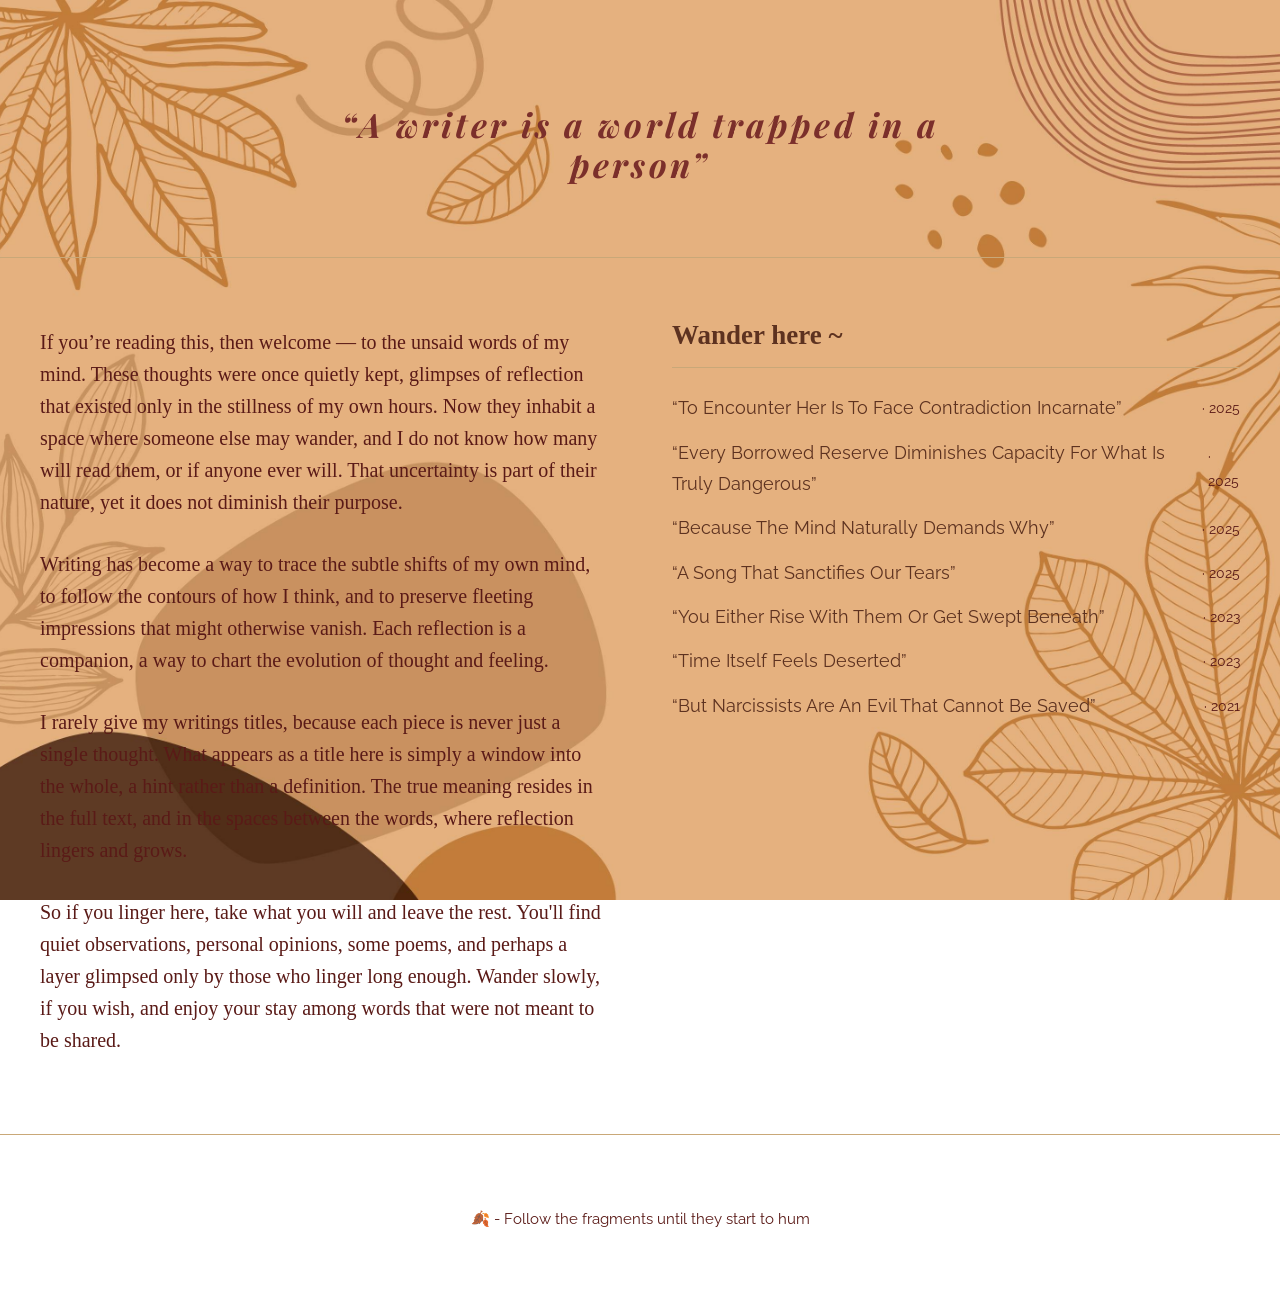
==== index.html @ ec12e350 "initial commit" ====
<!DOCTYPE html>
<html lang="en">
<head>
  <meta charset="UTF-8">
  <meta name="viewport" content="width=device-width, initial-scale=1.0">
  <title>Writings</title>
  <link href="https://fonts.googleapis.com/css2?family=Cormorant+Garamond:wght@400;500;600&family=Raleway:wght@300;400&display=swap" rel="stylesheet">
  <link rel="stylesheet" href="css/reset.css">
  <link rel="stylesheet" href="style.css">
  <link rel="icon" href="assets/icons/candle.ico" type="image/x-icon">
<link href="https://fonts.googleapis.com/css2?family=Playfair+Display:ital,wght@0,400;0,700;1,400;1,700&display=swap" rel="stylesheet">
<body>
  <div class="page-content">
  <!--<div class="parallax-bg"></div>-->
  <header class="site-header">
    <div class="container">
      <h1>“A writer is a world trapped in a person”</h1>
    </div>
    
  </header>

  <main>
  <div class="content-row">
    <section id="intro" class="intro-section">
      <p>If you’re reading this, then welcome — to the unsaid words of my mind. These thoughts were once quietly kept, glimpses of reflection that existed only in the stillness of my own hours. Now they inhabit a space where someone else may wander, and I do not know how many will read them, or if anyone ever will. That uncertainty is part of their nature, yet it does not diminish their purpose.</p>

      <p>Writing has become a way to trace the subtle shifts of my own mind, to follow the contours of how I think, and to preserve fleeting impressions that might otherwise vanish. Each reflection is a companion, a way to chart the evolution of thought and feeling.</p>

      <p>I rarely give my writings titles, because each piece is never just a single thought. What appears as a title here is simply a window into the whole, a hint rather than a definition. The true meaning resides in the full text, and in the spaces between the words, where reflection lingers and grows.</p>   

      <p>So if you linger here, take what you will and leave the rest. You'll find quiet observations, personal opinions, some poems, and perhaps a layer glimpsed only by those who linger long enough. Wander slowly, if you wish, and enjoy your stay among words that were not meant to be shared.</p>
    </section>

    <section id="essays" class="essays-section">
      <h2>Wander here ~</h2>
      <ul class="essay-list"></ul>
    </section>
  </div>
</main>



  <footer class="site-footer">
    <div class="container">
      <p> 🍂 - Follow the fragments until they start to hum</p>
    </div>
  </footer>
  </div>
  <script src="script.js"></script>
</body>
</html>
---- style.css ----
/* ===============================
   Root Variables
=============================== */
:root {
  /* Background & Text */
  --bg-color: #BFA370;     
  --text-color: #5d3220;    

  /* Accents & Highlights */
  --accent-light: #7B2F2B;
  --accent-color: #5A1A17;
  --hover-color: #7B2F2B;   
  --border-color: #C9A878;  

  /* Fonts */
  --font-serif: 'Merriweather', serif;
  --font-sans: 'Raleway', sans-serif;

  /* Layout */
  --max-width: 750px;
}


/* ===============================
   OK IDK
===============================*/
.decor-line {
  width: 60px;
  height: 2px;
  background-color: var(--accent-color);
  margin: 1.5rem auto;
  border-radius: 2px;
}

body {
  font-family: var(--font-serif);
  line-height: 1.75;
  margin: 0;
  padding: 0;
  color: var(--text-color);
  font-size: 18px;

  /* Background locked down */
  background-image: url('assests/images/5690635.jpg');
  background-position: center center;
  background-repeat: no-repeat;
  background-size: cover;
  background-attachment: fixed; /* keeps it steady even when scrolling */
  
  /*animation: fadeIn 0.8s ease-in;*/
  position: relative;
}

/* Soft overlay for readability */
body::before {
  content: "";
  position: fixed;
  top: 0;
  left: 0;
  width: 100%;
  height: 100%;
  /*background: rgba(244, 238, 197, 0.2); /* subtle tint */
  z-index: -1;
}


/*@keyframes fadeIn {
  from { opacity: 0; transform: translateY(10px); }
  to { opacity: 1; transform: translateY(0); }
}*/


.container {
  max-width: var(--max-width);
  margin: 0 auto;
  padding: 1.5rem;
}

/* ===============================
   Header
===============================*/
.site-header {
  text-align: center;
  padding: 3rem 0 1rem;
  border-bottom: 1px solid var(--border-color);
}

.site-header h1 {
  font-family: 'Playfair Display', serif;
  font-style: italic;       /* makes it italic */
  font-weight: 700;         /* bold but italic */
  font-size: 2.1rem;        /* adjust for your layout */
  line-height: 1.2;
  text-align: center;
  margin: 2rem 0;
  color: var(--accent-light);
  letter-spacing: 3.1px;
}


.tagline {
  font-family: var(--font-sans);
  font-size: 1rem;
  color: var(--accent-color);
  letter-spacing: 0.5px;
}

/* ===============================
   Intro Section
=============================== */
.intro-section {
  text-align: center;
  padding: 3rem 1rem;
  max-width: var(--max-width);
  margin: 0 auto;
}

.intro-section p {
  color: var(--accent-color); /* dark red */
  font-family: var(--font-serif);
  font-size: 1.25rem;
  line-height: 1.6;
  margin-bottom: 1.5em;
  text-align: left; /* more like a personal note, optional */
}


/* ===============================
   Essay List
=============================== */
.essays-section {
  padding: 2rem 1rem 4rem;
}

.essays-section h2 {
  border-bottom: 1px solid var(--border-color);
  padding-bottom: 0.5rem;
  margin-bottom: 1.5rem;
  font-weight: 600;
}

.essay-list {
  list-style: none;
  padding: 0;
  margin: 0;
}

.essay-list li {
  margin: 0.8rem 0;
  font-family: var(--font-sans);
  display: flex;
  justify-content: space-between;
  align-items: center;
}

.essay-list a {
  color: var(--text-color);
  text-decoration: none;
  transition: color 0.3s ease;
}

.essay-list a:hover {
  color: var(--hover-color);
}

.date {
  color: var(--accent-color);
  font-size: 0.9rem;
}

/* ===============================
   Footer
=============================== */
.site-footer {
  text-align: center;
  padding: 2rem 1rem;
  border-top: 1px solid var(--border-color);
  font-family: var(--font-sans);
  color: var(--accent-color);
  font-size: 0.95rem;
}

.site-footer a {
  color: var(--hover-color);
  text-decoration: none;
  margin-left: 0.5rem;
}

/* ===============================
   Essay Page Styling
=============================== */
.essay-page {
  max-width: var(--max-width);
  margin: 0 auto;
  padding: 2rem;
}

.essay-page header {
  text-align: center;
  margin-bottom: 2rem;
  border-bottom: 1px solid var(--border-color);
}

.essay-page h1 {
  font-size: 2rem;
  margin: 0;
}

.essay-page .date {
  color: var(--accent-color);
  font-family: var(--font-sans);
  font-size: 0.9rem;
  margin-top: 0.3rem;
}

/* Article & Paragraph styling */
.essay-page article {
  font-size: 1.1rem;
  line-height: 1.85;
  letter-spacing: 0.2px;
  color: var(--text-color);
}

.essay-page article p {
  margin-bottom: 1.2em;
  line-height: 1.8;
  text-align: justify;
  font-size: 1.25rem; /* slightly larger text */
}

.essay-page article p:first-letter {
  font-size: 1.4rem;
  color: var(--hover-color);
  font-weight: 500;
  margin-right: 3px;
}

.essay-page footer {
  text-align: center;
  margin-top: 2rem;
}

.essay-page footer a {
  text-decoration: none;
  color: var(--hover-color);
  font-family: var(--font-sans);
}

/* Flex container for intro + essays */
.content-row {
  display: flex;
  justify-content: space-between;
  gap: 2rem;
  padding: 0 1.5rem; /* keep same horizontal padding as container */
}

/* Each section takes half of the available width */
.intro-section,
.essays-section {
  flex: 1 1 50%;
  max-width: 50%;
  box-sizing: border-box; /* includes padding in width */
}

/* Keep intro text aligned nicely */
.intro-section {
  text-align: left;
}

/* Optional: essays section scrollable if long */
.essays-section {
  max-height: 80vh;
  overflow-y: auto;
}

/* Responsive: stack sections on small screens */
@media (max-width: 768px) {
  .content-row {
    flex-direction: column;
  }
  
  .intro-section,
  .essays-section {
    max-width: 100%;
  }
}

/* Page transition animations - fade only */
.page-enter {
  opacity: 0;
}

.page-enter-active {
  opacity: 1;
  transition: opacity 0.7s ease;
}

.page-exit {
  opacity: 1;
}

.page-exit-active {
  opacity: 0;
  transition: opacity 0.7s ease;
}

#particleCanvas {
  position: fixed;
  top: 0;
  left: 0;
  width: 100%;
  height: 100%;
  pointer-events: none; /* so clicks/keys go through */
  z-index: 0; /* behind content */
}
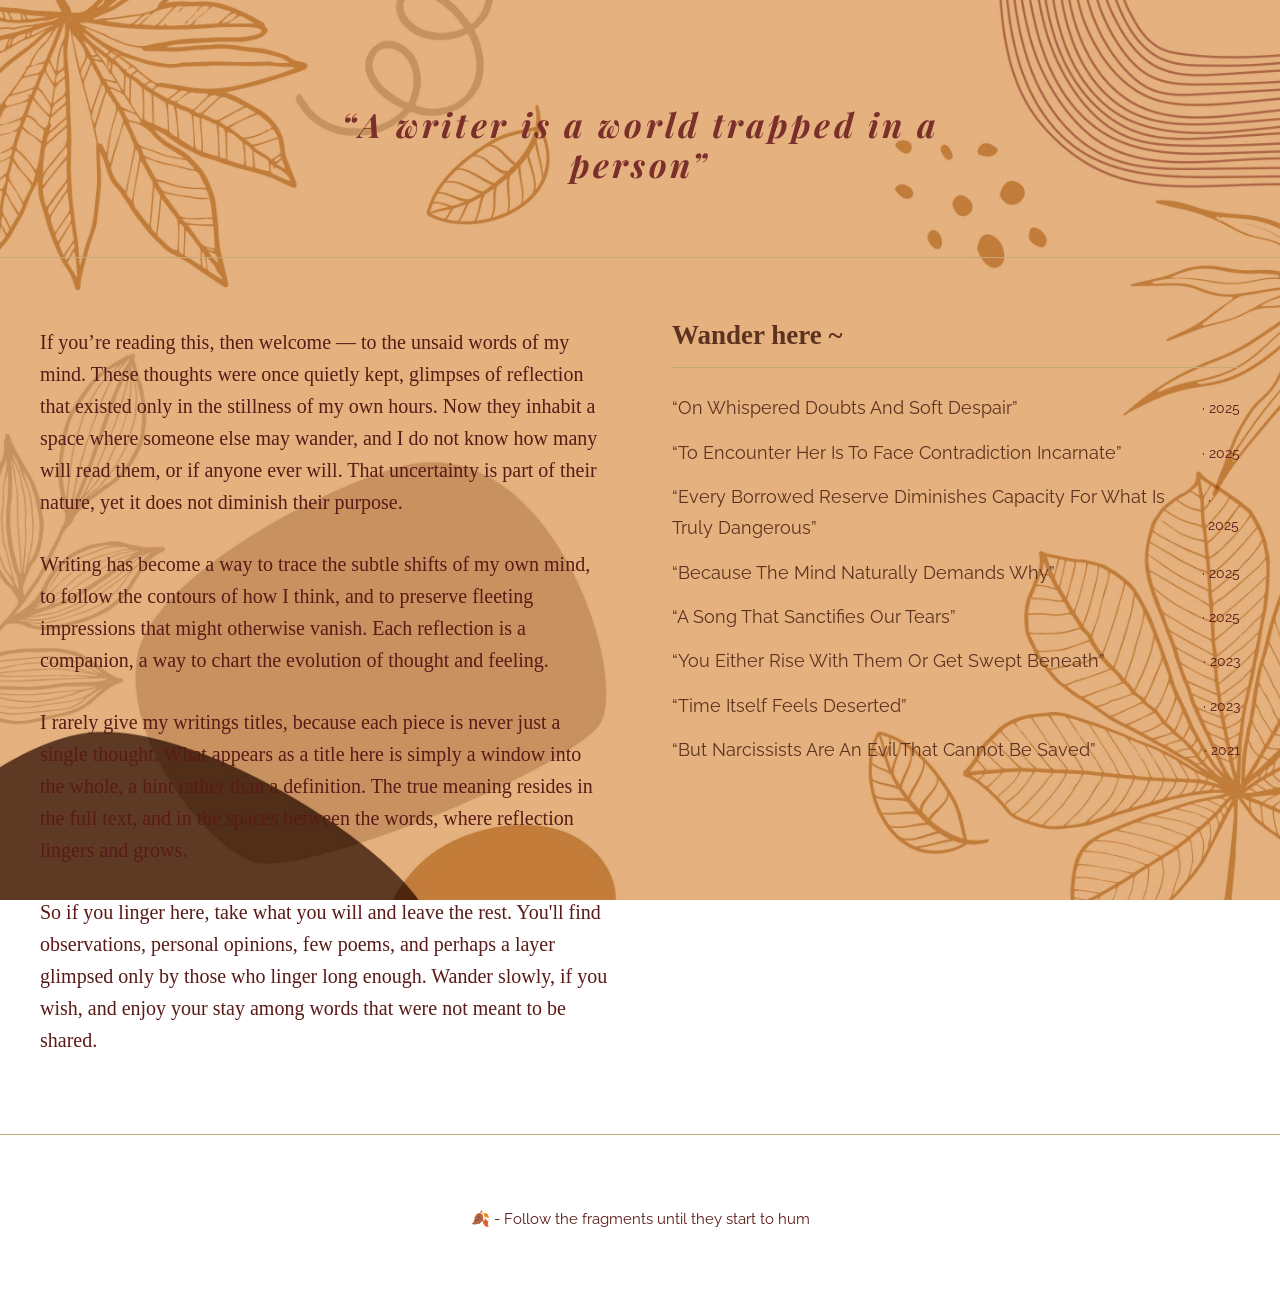
==== commit 3a32c019: "Files edited" ====
--- a/index.html
+++ b/index.html
@@ -28,7 +28,7 @@
 
       <p>I rarely give my writings titles, because each piece is never just a single thought. What appears as a title here is simply a window into the whole, a hint rather than a definition. The true meaning resides in the full text, and in the spaces between the words, where reflection lingers and grows.</p>   
 
-      <p>So if you linger here, take what you will and leave the rest. You'll find quiet observations, personal opinions, some poems, and perhaps a layer glimpsed only by those who linger long enough. Wander slowly, if you wish, and enjoy your stay among words that were not meant to be shared.</p>
+      <p>So if you linger here, take what you will and leave the rest. You'll find observations, personal opinions, few poems, and perhaps a layer glimpsed only by those who linger long enough. Wander slowly, if you wish, and enjoy your stay among words that were not meant to be shared.</p>
     </section>
 
     <section id="essays" class="essays-section">
@@ -47,5 +47,6 @@
   </footer>
   </div>
   <script src="script.js"></script>
+
 </body>
 </html>
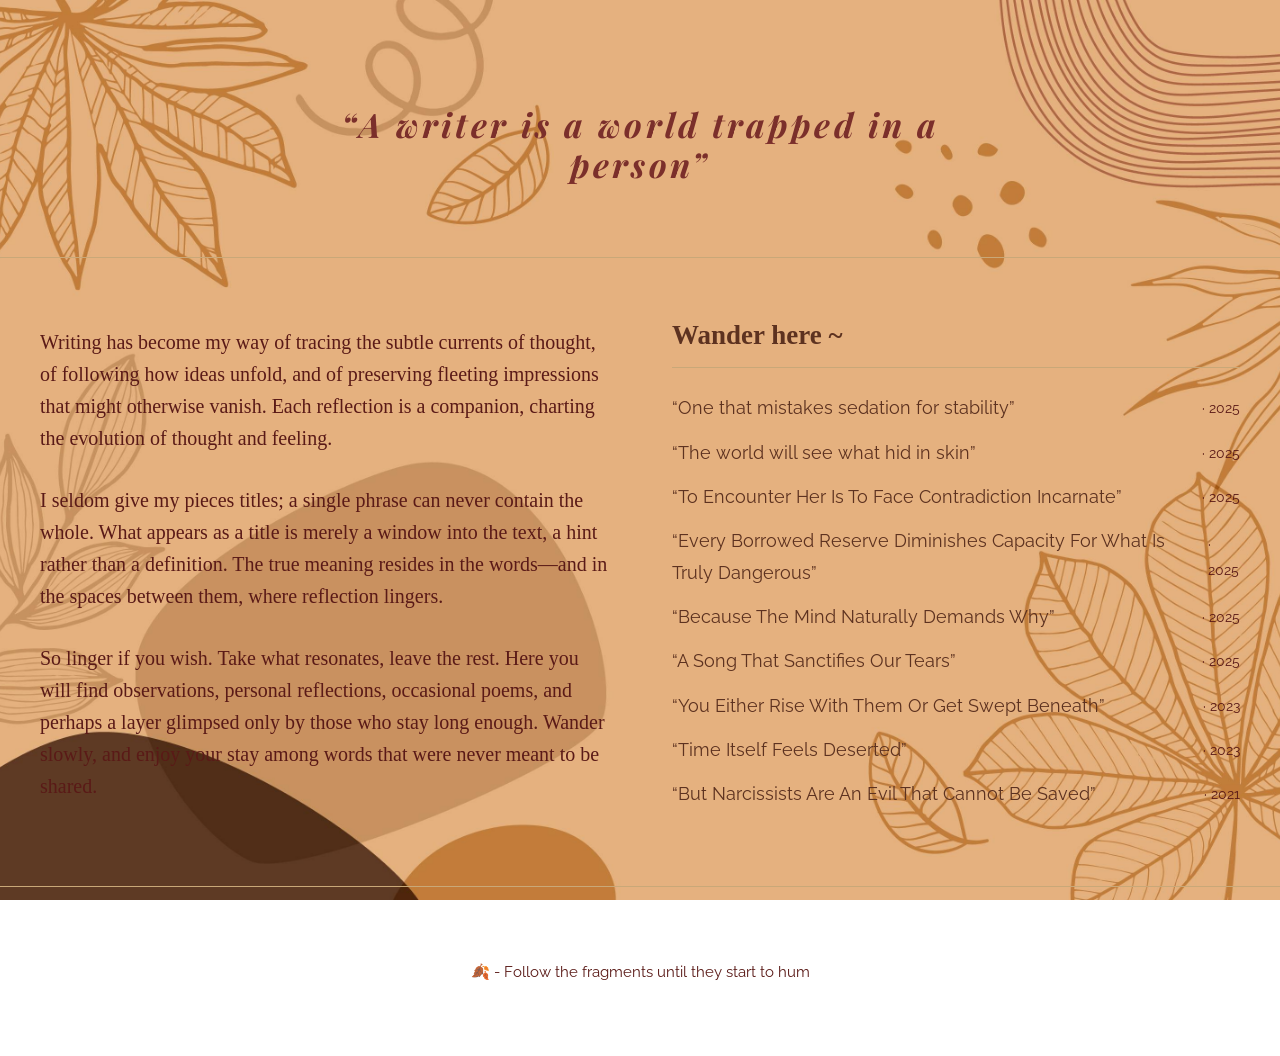
==== commit 13133dad: "Update index.html" ====
--- a/index.html
+++ b/index.html
@@ -22,13 +22,11 @@
   <main>
   <div class="content-row">
     <section id="intro" class="intro-section">
-      <p>If you’re reading this, then welcome — to the unsaid words of my mind. These thoughts were once quietly kept, glimpses of reflection that existed only in the stillness of my own hours. Now they inhabit a space where someone else may wander, and I do not know how many will read them, or if anyone ever will. That uncertainty is part of their nature, yet it does not diminish their purpose.</p>
+       <p>Writing has become my way of tracing the subtle currents of thought, of following how ideas unfold, and of preserving fleeting impressions that might otherwise vanish. Each reflection is a companion, charting the evolution of thought and feeling.</p>
 
-      <p>Writing has become a way to trace the subtle shifts of my own mind, to follow the contours of how I think, and to preserve fleeting impressions that might otherwise vanish. Each reflection is a companion, a way to chart the evolution of thought and feeling.</p>
+       <p>I seldom give my pieces titles; a single phrase can never contain the whole. What appears as a title is merely a window into the text, a hint rather than a definition. The true meaning resides in the words—and in the spaces between them, where reflection lingers.</p>
 
-      <p>I rarely give my writings titles, because each piece is never just a single thought. What appears as a title here is simply a window into the whole, a hint rather than a definition. The true meaning resides in the full text, and in the spaces between the words, where reflection lingers and grows.</p>   
-
-      <p>So if you linger here, take what you will and leave the rest. You'll find observations, personal opinions, few poems, and perhaps a layer glimpsed only by those who linger long enough. Wander slowly, if you wish, and enjoy your stay among words that were not meant to be shared.</p>
+       <p>So linger if you wish. Take what resonates, leave the rest. Here you will find observations, personal reflections, occasional poems, and perhaps a layer glimpsed only by those who stay long enough. Wander slowly, and enjoy your stay among words that were never meant to be shared.</p>
     </section>
 
     <section id="essays" class="essays-section">
--- a/style.css
+++ b/style.css
@@ -1,6 +1,4 @@
-/* ===============================
-   Root Variables
-=============================== */
+/* Root Variables */
 :root {
   /* Background & Text */
   --bg-color: #BFA370;     
@@ -21,9 +19,7 @@
 }
 
 
-/* ===============================
-   OK IDK
-===============================*/
+/* OK IDK ATP */
 .decor-line {
   width: 60px;
   height: 2px;
@@ -76,9 +72,7 @@
   padding: 1.5rem;
 }
 
-/* ===============================
-   Header
-===============================*/
+/* Header */
 .site-header {
   text-align: center;
   padding: 3rem 0 1rem;
@@ -105,9 +99,7 @@
   letter-spacing: 0.5px;
 }
 
-/* ===============================
-   Intro Section
-=============================== */
+/* Intro Section  */
 .intro-section {
   text-align: center;
   padding: 3rem 1rem;
@@ -125,9 +117,7 @@
 }
 
 
-/* ===============================
-   Essay List
-=============================== */
+/* Essay List */
 .essays-section {
   padding: 2rem 1rem 4rem;
 }
@@ -168,9 +158,7 @@
   font-size: 0.9rem;
 }
 
-/* ===============================
-   Footer
-=============================== */
+/* Footer */
 .site-footer {
   text-align: center;
   padding: 2rem 1rem;
@@ -186,9 +174,7 @@
   margin-left: 0.5rem;
 }
 
-/* ===============================
-   Essay Page Styling
-=============================== */
+/* Essay Page Styling */
 .essay-page {
   max-width: var(--max-width);
   margin: 0 auto;
@@ -267,7 +253,7 @@
   text-align: left;
 }
 
-/* Optional: essays section scrollable if long */
+/* Essays section scrollable if long */
 .essays-section {
   max-height: 80vh;
   overflow-y: auto;
@@ -313,3 +299,36 @@
   pointer-events: none; /* so clicks/keys go through */
   z-index: 0; /* behind content */
 }
+
+
+/* ESSAY LIST SCROLLBAR  */
+/* The container that actually scrolls (at least I hope so) */
+.essays-section::-webkit-scrollbar {
+  width: 6px;
+}
+
+.essays-section::-webkit-scrollbar-track {
+  background: transparent;
+}
+
+.essays-section::-webkit-scrollbar-thumb {
+  background: linear-gradient(rgba(0,0,0,0.2), rgba(0,0,0,0.1));
+  border-radius: 12px;
+}
+
+/* MAIN PAGE SCROLLBAR   */
+html::-webkit-scrollbar,
+body::-webkit-scrollbar {
+  width: 6px;
+}
+
+html::-webkit-scrollbar-track,
+body::-webkit-scrollbar-track {
+  background: #e5b17f;
+}
+
+html::-webkit-scrollbar-thumb,
+body::-webkit-scrollbar-thumb {
+  background: rgba(255,255,255,0.15);
+  border-radius: 10px;
+}
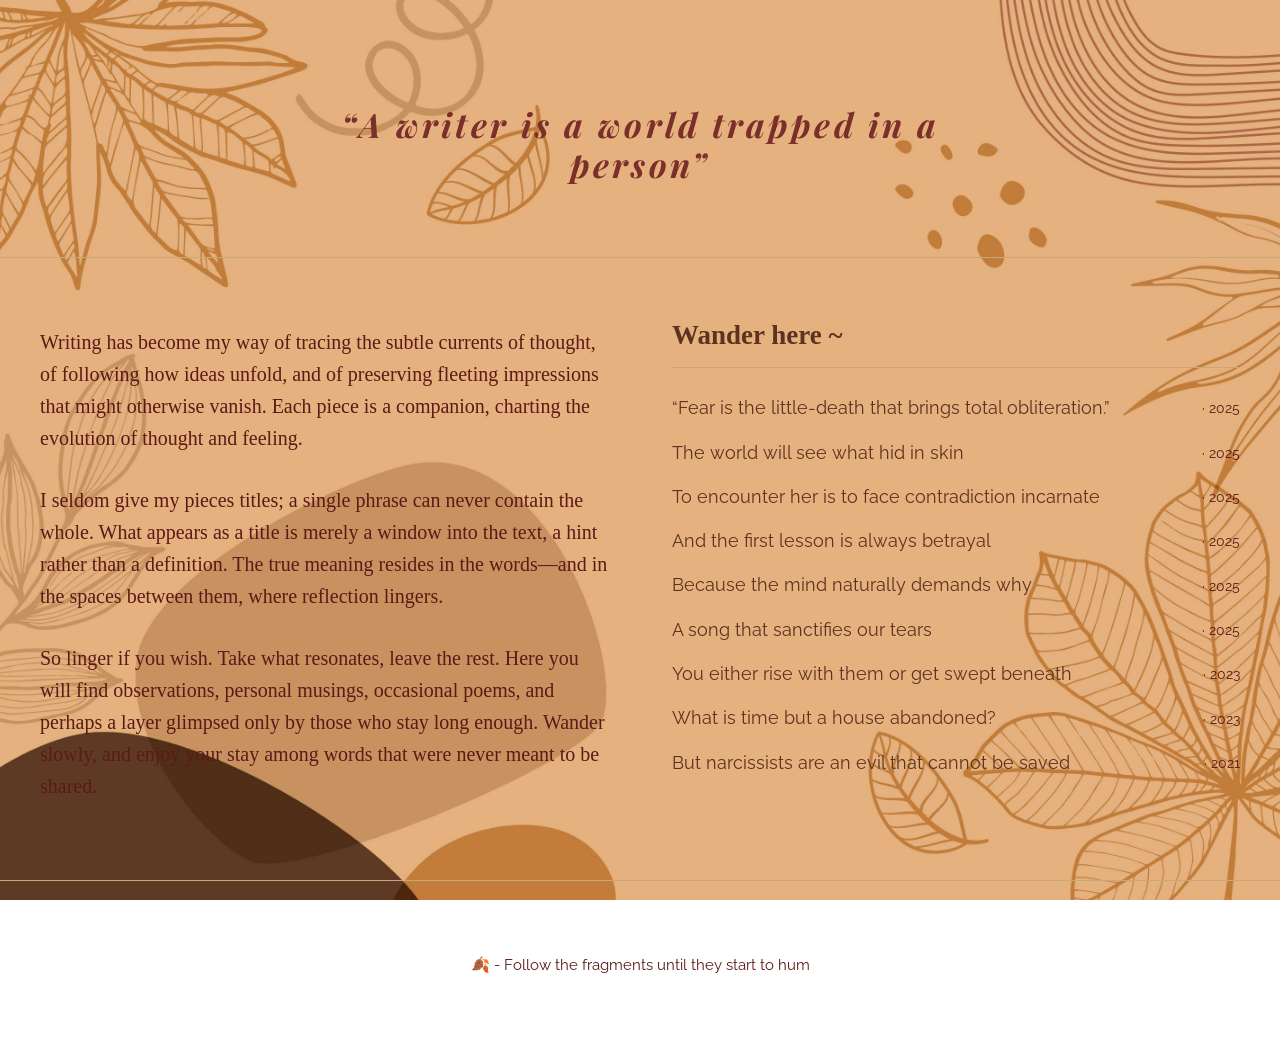
==== commit 211bce93: "Update index.html" ====
--- a/index.html
+++ b/index.html
@@ -22,11 +22,11 @@
   <main>
   <div class="content-row">
     <section id="intro" class="intro-section">
-       <p>Writing has become my way of tracing the subtle currents of thought, of following how ideas unfold, and of preserving fleeting impressions that might otherwise vanish. Each reflection is a companion, charting the evolution of thought and feeling.</p>
+       <p>Writing has become my way of tracing the subtle currents of thought, of following how ideas unfold, and of preserving fleeting impressions that might otherwise vanish. Each piece is a companion, charting the evolution of thought and feeling.</p>
 
        <p>I seldom give my pieces titles; a single phrase can never contain the whole. What appears as a title is merely a window into the text, a hint rather than a definition. The true meaning resides in the words—and in the spaces between them, where reflection lingers.</p>
 
-       <p>So linger if you wish. Take what resonates, leave the rest. Here you will find observations, personal reflections, occasional poems, and perhaps a layer glimpsed only by those who stay long enough. Wander slowly, and enjoy your stay among words that were never meant to be shared.</p>
+       <p>So linger if you wish. Take what resonates, leave the rest. Here you will find observations, personal musings, occasional poems, and perhaps a layer glimpsed only by those who stay long enough. Wander slowly, and enjoy your stay among words that were never meant to be shared.</p>
     </section>
 
     <section id="essays" class="essays-section">
